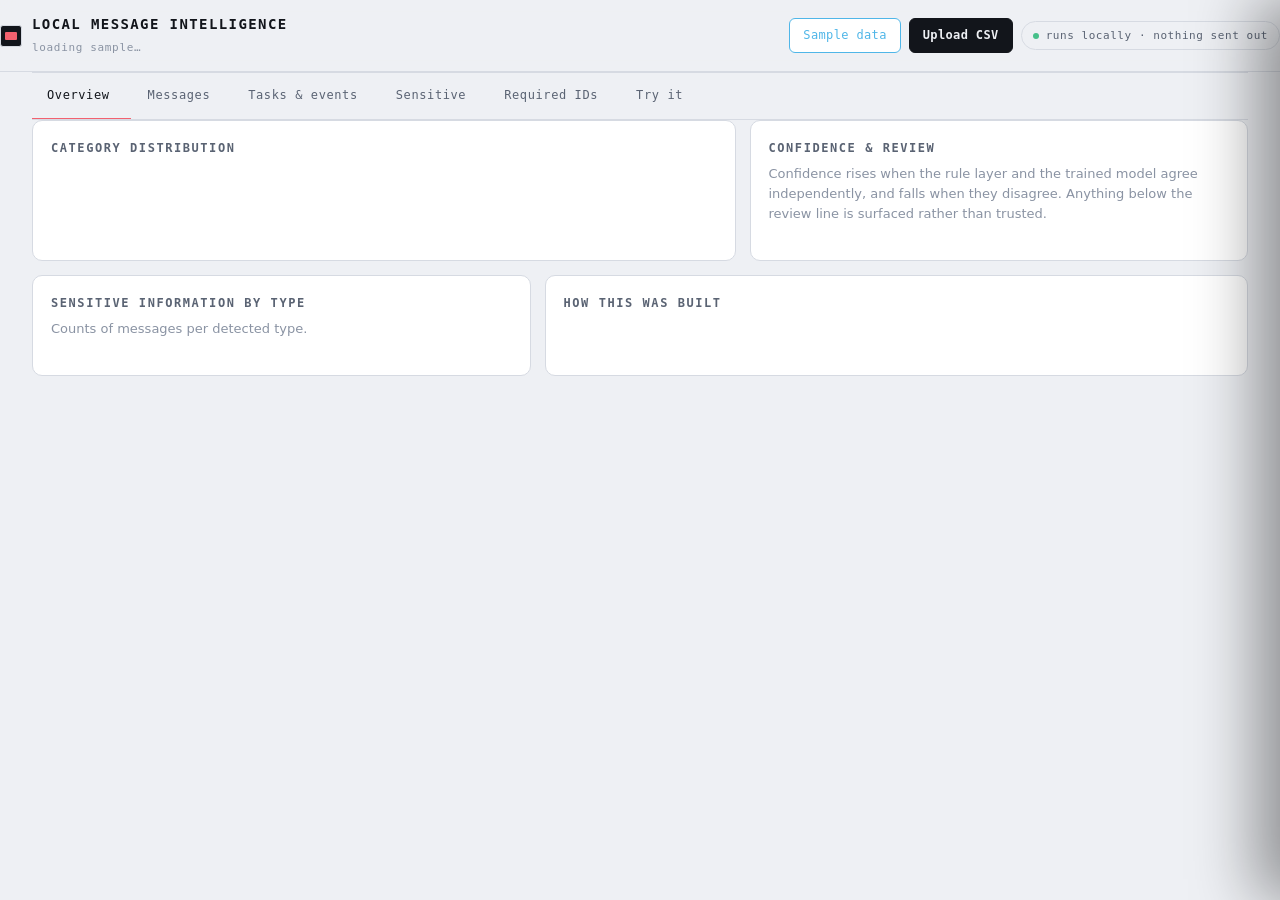
==== web/index.html @ edb9ab7f "Local message intelligence: classification, extraction, sensitive masking A fully local pipeline for" ====
<!doctype html>
<html lang="en">
<head>
<meta charset="utf-8">
<meta name="viewport" content="width=device-width, initial-scale=1">
<title>Local Message Intelligence</title>
<style>
/* ==========================================================================
   Palette. The six category hues are the design system: the chrome is
   deliberately neutral so that colour only ever means "category" or "risk".
   --ink is darker than the page background, so a redaction reads as a hole
   punched through the surface rather than a highlight laid on top of it.
   ========================================================================== */
:root{
  --carbon:#0F1216; --slate:#171B22; --raise:#1D222B; --rule:#262C36;
  --paper:#E8EAEF; --graphite:#8A93A3; --dim:#5D6675; --ink:#05070A;

  --c-action:#E8A33D; --c-meeting:#9B8CFA; --c-personal:#4FB6E8;
  --c-general:#7C8798; --c-promo:#46C08A; --c-sensitive:#F2616F;

  --r-high:#F2616F; --r-medium:#E8A33D; --r-low:#7C8798;

  --mono:ui-monospace,SFMono-Regular,"SF Mono",Menlo,Consolas,"Cascadia Mono",monospace;
  --sans:system-ui,-apple-system,"Segoe UI",Roboto,sans-serif;
  --pad:clamp(16px,3vw,32px);
}
@media (prefers-color-scheme:light){
  :root{
    --carbon:#EEF0F4; --slate:#FFFFFF; --raise:#F6F7FA; --rule:#D6DAE2;
    --paper:#12151B; --graphite:#5A6373; --dim:#8A93A3; --ink:#12151B;
  }
}

*{box-sizing:border-box}
html{-webkit-text-size-adjust:100%}
body{
  margin:0; background:var(--carbon); color:var(--paper);
  font:400 14px/1.55 var(--mono); letter-spacing:-0.01em;
}
:focus-visible{outline:2px solid var(--c-personal); outline-offset:2px}
button{font:inherit; color:inherit; background:none; border:none; cursor:pointer}
input,textarea,select{font:inherit; color:inherit}
h1,h2,h3{margin:0; font-weight:600; letter-spacing:-0.02em}
p{margin:0}

.wrap{max-width:1320px; margin:0 auto; padding:0 var(--pad)}
.prose{font-family:var(--sans); letter-spacing:0}

/* ---- header -------------------------------------------------------- */
.top{
  position:sticky; top:0; z-index:20; background:color-mix(in srgb,var(--carbon) 92%,transparent);
  backdrop-filter:blur(12px); border-bottom:1px solid var(--rule);
}
.top-in{display:flex; align-items:center; gap:16px; flex-wrap:wrap; padding:14px 0}
.brand{display:flex; align-items:center; gap:10px; margin-right:auto; min-width:0}
.glyph{
  width:22px; height:22px; flex:none; border-radius:3px; background:var(--ink);
  border:1px solid var(--rule); position:relative;
}
.glyph::after{
  content:""; position:absolute; inset:6px 4px; background:var(--c-sensitive); border-radius:1px;
}
.brand h1{font-size:14px; text-transform:uppercase; letter-spacing:0.1em; white-space:nowrap}
.brand span{color:var(--dim); font-size:11px; letter-spacing:0.06em}

.srcbar{display:flex; align-items:center; gap:8px; flex-wrap:wrap}
.btn{
  border:1px solid var(--rule); background:var(--slate); border-radius:6px;
  padding:7px 13px; font-size:12px; letter-spacing:0.03em; transition:.15s border-color,.15s background;
}
.btn:hover{border-color:var(--graphite); background:var(--raise)}
.btn[aria-pressed="true"]{border-color:var(--c-personal); color:var(--c-personal)}
.btn-primary{background:var(--paper); color:var(--carbon); border-color:var(--paper); font-weight:600}
.btn-primary:hover{opacity:.88; background:var(--paper)}

.local{
  display:flex; align-items:center; gap:7px; font-size:11px; color:var(--graphite);
  letter-spacing:0.05em; border:1px solid var(--rule); border-radius:999px; padding:5px 11px;
}
.dot{width:6px; height:6px; border-radius:50%; background:var(--c-promo); flex:none}

/* ---- stat rail ------------------------------------------------------ */
.rail{
  display:grid; grid-template-columns:repeat(auto-fit,minmax(132px,1fr));
  border-bottom:1px solid var(--rule);
}
.stat{padding:20px 0 22px; border-right:1px solid var(--rule)}
.stat:last-child{border-right:none}
.stat .n{font-size:30px; font-weight:600; letter-spacing:-0.04em; line-height:1; font-variant-numeric:tabular-nums}
.stat .k{margin-top:7px; font-size:10px; letter-spacing:0.13em; text-transform:uppercase; color:var(--dim)}
.stat--alert .n{color:var(--c-sensitive)}
.stat--warn .n{color:var(--c-action)}

/* ---- tabs ----------------------------------------------------------- */
.tabs{display:flex; gap:2px; overflow-x:auto; border-bottom:1px solid var(--rule); scrollbar-width:none}
.tabs::-webkit-scrollbar{display:none}
.tab{
  padding:13px 15px; font-size:12px; letter-spacing:0.05em; color:var(--graphite);
  white-space:nowrap; border-bottom:2px solid transparent; margin-bottom:-1px; transition:.15s color;
}
.tab:hover{color:var(--paper)}
.tab[aria-selected="true"]{color:var(--paper); border-bottom-color:var(--c-sensitive)}
.tab .c{color:var(--dim); margin-left:6px; font-size:11px}

main{padding:26px 0 80px}
.panel[hidden]{display:none}
.head{margin-bottom:18px}
.head h2{font-size:12px; text-transform:uppercase; letter-spacing:0.13em; color:var(--graphite)}
.head p{margin-top:6px; color:var(--dim); font-size:13px; max-width:70ch}

/* ---- cards / grid --------------------------------------------------- */
.card{background:var(--slate); border:1px solid var(--rule); border-radius:10px; padding:18px}
.grid{display:grid; gap:14px}
.grid-2{grid-template-columns:repeat(auto-fit,minmax(320px,1fr))}
/* Overview uses an explicit 12-column split so the wide charts and the
   narrow ones pair off instead of leaving a ragged third column. */
.grid-ov{grid-template-columns:repeat(12,1fr)}
.grid-ov > .card{grid-column:span 12}
@media (min-width:900px){
  .grid-ov > .card:nth-child(1){grid-column:span 7}
  .grid-ov > .card:nth-child(2){grid-column:span 5}
  .grid-ov > .card:nth-child(3){grid-column:span 5}
  .grid-ov > .card:nth-child(4){grid-column:span 7}
}

/* ---- the distribution bars ------------------------------------------ */
.dist{display:grid; gap:11px}
.row{display:grid; grid-template-columns:1fr; gap:6px}
.row-top{display:flex; align-items:baseline; gap:10px; font-size:12px}
.row-top .lbl{color:var(--paper)}
.row-top .val{margin-left:auto; color:var(--graphite); font-variant-numeric:tabular-nums}
.track{height:7px; border-radius:2px; background:var(--raise); overflow:hidden}
.fill{
  height:100%; border-radius:2px; transform-origin:left; transform:scaleX(var(--p,0));
  animation:wipe .7s cubic-bezier(.2,.7,.3,1) both; animation-delay:var(--d,0s);
}
@keyframes wipe{from{transform:scaleX(0)}}

.swatch{width:9px; height:9px; border-radius:2px; flex:none}
.cat-action_required{background:var(--c-action)} .cat-meeting_or_event{background:var(--c-meeting)}
.cat-personal_information{background:var(--c-personal)} .cat-general_information{background:var(--c-general)}
.cat-promotional{background:var(--c-promo)} .cat-sensitive_information{background:var(--c-sensitive)}

/* ---- chips / badges -------------------------------------------------- */
.chip{
  display:inline-flex; align-items:center; gap:6px; font-size:11px; letter-spacing:0.02em;
  border:1px solid var(--rule); border-radius:999px; padding:3px 9px; white-space:nowrap;
}
.badge{
  display:inline-block; font-size:10px; letter-spacing:0.08em; text-transform:uppercase;
  padding:2px 7px; border-radius:3px; border:1px solid currentColor; white-space:nowrap;
}
.risk-high{color:var(--r-high)} .risk-medium{color:var(--r-medium)} .risk-low{color:var(--r-low)}
.flag{color:var(--c-action)}

/* ---- SIGNATURE: the redaction bar ------------------------------------
   Rendered darker than the page and with no text node underneath, so there
   is nothing for a selection, a screenshot or a devtools inspection to
   recover. The tooltip names the type; it never reveals the value.        */
.redact{
  display:inline-block; min-width:62px; height:1.05em; vertical-align:-0.18em;
  background:var(--ink); border-radius:2px; position:relative; cursor:help;
  box-shadow:inset 0 1px 2px rgba(0,0,0,.6), 0 0 0 1px var(--rule);
}
@media (prefers-color-scheme:light){ .redact{box-shadow:inset 0 1px 2px rgba(0,0,0,.35)} }
.redact::after{
  content:attr(data-t); position:absolute; left:50%; bottom:calc(100% + 7px); transform:translateX(-50%);
  background:var(--raise); color:var(--paper); border:1px solid var(--rule); border-radius:5px;
  padding:4px 8px; font-size:10px; letter-spacing:0.06em; text-transform:uppercase;
  white-space:nowrap; opacity:0; pointer-events:none; transition:.15s opacity;
}
.redact:hover::after,.redact:focus-visible::after{opacity:1}

/* ---- tables ---------------------------------------------------------- */
.scroll{overflow-x:auto; border:1px solid var(--rule); border-radius:10px; background:var(--slate)}
table{border-collapse:collapse; width:100%; min-width:760px}
th{
  text-align:left; font-size:10px; letter-spacing:0.11em; text-transform:uppercase; color:var(--dim);
  font-weight:500; padding:11px 14px; border-bottom:1px solid var(--rule); white-space:nowrap;
  position:sticky; top:0; background:var(--slate); z-index:1;
}
td{padding:11px 14px; border-bottom:1px solid var(--rule); vertical-align:top; font-size:12.5px}
tbody tr:last-child td{border-bottom:none}
tbody tr{transition:.12s background}
tbody tr:hover{background:var(--raise)}
tr.clickable{cursor:pointer}
.id{color:var(--graphite); white-space:nowrap; font-size:11.5px}
.num{font-variant-numeric:tabular-nums; text-align:right; white-space:nowrap}
.txt{min-width:280px; max-width:520px}

/* ---- filters --------------------------------------------------------- */
.filters{display:flex; gap:8px; flex-wrap:wrap; align-items:center; margin-bottom:14px}
.field{
  background:var(--slate); border:1px solid var(--rule); border-radius:6px;
  padding:7px 11px; font-size:12.5px; min-width:0;
}
.field:focus{outline:none; border-color:var(--c-personal)}
input.field{width:min(300px,100%)}
.count{margin-left:auto; color:var(--dim); font-size:11.5px; letter-spacing:0.04em}

/* ---- detail drawer ---------------------------------------------------- */
.drawer{
  position:fixed; inset:0 0 0 auto; width:min(560px,100%); background:var(--slate);
  border-left:1px solid var(--rule); z-index:40; overflow-y:auto; padding:20px var(--pad) 40px;
  transform:translateX(100%); transition:transform .25s cubic-bezier(.2,.7,.3,1);
  box-shadow:-24px 0 60px rgba(0,0,0,.4);
}
.drawer.open{transform:none}
.drawer-top{display:flex; align-items:center; gap:12px; margin-bottom:18px}
.drawer-top h3{font-size:13px; letter-spacing:0.06em; margin-right:auto}
.scrim{position:fixed; inset:0; background:rgba(5,7,10,.55); z-index:39; opacity:0; pointer-events:none; transition:.25s opacity}
.scrim.open{opacity:1; pointer-events:auto}
.kv{display:grid; grid-template-columns:112px 1fr; gap:7px 14px; font-size:12.5px; margin:14px 0}
.kv dt{color:var(--dim); font-size:11px; letter-spacing:0.06em; text-transform:uppercase}
.kv dd{margin:0; word-break:break-word}
.sect{margin-top:20px; padding-top:16px; border-top:1px solid var(--rule)}
.sect h4{font-size:10px; letter-spacing:0.12em; text-transform:uppercase; color:var(--dim); margin:0 0 9px}

.feat{display:flex; align-items:center; gap:9px; font-size:11.5px; padding:3px 0}
.feat .bar{height:4px; border-radius:2px; background:var(--c-personal); flex:none}
.feat .g{color:var(--graphite); margin-left:auto; font-variant-numeric:tabular-nums}

.quote{
  font-family:var(--sans); letter-spacing:0; font-size:13px; line-height:1.6; color:var(--paper);
  background:var(--raise); border-left:2px solid var(--c-personal); border-radius:0 6px 6px 0; padding:11px 14px;
}

/* ---- try it ---------------------------------------------------------- */
textarea.field{width:100%; min-height:110px; resize:vertical; line-height:1.55}
.examples{display:flex; gap:7px; flex-wrap:wrap; margin-top:10px}
.ex{border:1px dashed var(--rule); border-radius:5px; padding:5px 10px; font-size:11.5px; color:var(--graphite)}
.ex:hover{border-color:var(--c-personal); color:var(--paper); border-style:solid}

.note{font-size:11.5px; color:var(--dim); line-height:1.6}
.empty{padding:44px 20px; text-align:center; color:var(--dim); font-size:13px}
.err{border-color:var(--c-sensitive); color:var(--c-sensitive)}

.bars-legend{display:flex; gap:14px; flex-wrap:wrap; margin-top:14px; font-size:11px; color:var(--graphite)}
.bars-legend span{display:flex; align-items:center; gap:6px}

@media (prefers-reduced-motion:reduce){
  *{animation-duration:.001s !important; transition-duration:.001s !important}
}
@media (max-width:640px){
  .kv{grid-template-columns:1fr; gap:2px 0}
  .kv dd{margin-bottom:8px}
}
</style>
</head>
<body>

<header class="top">
  <div class="wrap top-in">
    <div class="brand">
      <div class="glyph" aria-hidden="true"></div>
      <div>
        <h1>Local Message Intelligence</h1>
        <span id="srcLabel">loading…</span>
      </div>
    </div>
    <div class="srcbar">
      <button class="btn" id="btnSample" aria-pressed="true">Sample data</button>
      <button class="btn btn-primary" id="btnUpload">Upload CSV</button>
      <input type="file" id="file" accept=".csv,text/csv" hidden>
      <span class="local"><span class="dot"></span>runs locally · nothing sent out</span>
    </div>
  </div>
</header>

<div class="wrap">
  <div class="rail" id="rail"></div>
  <nav class="tabs" role="tablist" id="tabs"></nav>
</div>

<main class="wrap">
  <!-- OVERVIEW -->
  <section class="panel" id="p-overview" role="tabpanel">
    <div class="grid grid-ov">
      <div class="card">
        <div class="head"><h2>Category distribution</h2></div>
        <div class="dist" id="dist"></div>
        <div class="bars-legend" id="distLegend"></div>
      </div>
      <div class="card">
        <div class="head"><h2>Confidence &amp; review</h2>
          <p class="prose">Confidence rises when the rule layer and the trained model agree independently, and falls when they disagree. Anything below the review line is surfaced rather than trusted.</p>
        </div>
        <div class="dist" id="confDist"></div>
      </div>
      <div class="card">
        <div class="head"><h2>Sensitive information by type</h2>
          <p class="prose">Counts of messages per detected type.</p>
        </div>
        <div class="dist" id="sensDist"></div>
      </div>
      <div class="card">
        <div class="head"><h2>How this was built</h2></div>
        <div id="modelCard" class="note"></div>
      </div>
    </div>
  </section>

  <!-- MESSAGES -->
  <section class="panel" id="p-messages" role="tabpanel" hidden>
    <div class="head">
      <h2>Classified messages</h2>
      <p class="prose">Every row carries a category, a calibrated confidence and the reason it was decided. Select a row to see the full evidence trail.</p>
    </div>
    <div class="filters">
      <input class="field" id="q" type="search" placeholder="Search text, sender or ID…">
      <select class="field" id="fCat"></select>
      <button class="btn" id="fReview" aria-pressed="false">Needs review only</button>
      <span class="count" id="msgCount"></span>
    </div>
    <div class="scroll"><table>
      <thead><tr>
        <th>ID</th><th>Time</th><th>Sender</th><th>Message (masked)</th>
        <th>Category</th><th class="num">Conf.</th><th></th>
      </tr></thead>
      <tbody id="msgBody"></tbody>
    </table></div>
  </section>

  <!-- ITEMS -->
  <section class="panel" id="p-items" role="tabpanel" hidden>
    <div class="head">
      <h2>Extracted tasks &amp; events</h2>
      <p class="prose">Fields are filled only when the message actually states them. A relative phrase like “tomorrow” leaves the date null and is kept verbatim instead — the system reports what it read, not what it assumed.</p>
    </div>
    <div class="filters">
      <input class="field" id="qItem" type="search" placeholder="Search title or source ID…">
      <select class="field" id="fType">
        <option value="">All types</option><option value="task">Tasks</option><option value="event">Events</option>
      </select>
      <button class="btn" id="fUnres" aria-pressed="false">Unresolved fields only</button>
      <span class="count" id="itemCount"></span>
    </div>
    <div class="scroll"><table>
      <thead><tr>
        <th>Item</th><th>Type</th><th>Title</th><th>Date</th><th>Time</th>
        <th>Person</th><th>Priority</th><th>Source</th>
      </tr></thead>
      <tbody id="itemBody"></tbody>
    </table></div>
  </section>

  <!-- SENSITIVE -->
  <section class="panel" id="p-sensitive" role="tabpanel" hidden>
    <div class="head">
      <h2>Sensitive information</h2>
      <p class="prose">Values are masked before any other stage runs, so nothing downstream — this table included — ever holds the original. Hover a redaction bar to see what type it was; the value itself is not present in the page.</p>
    </div>
    <div class="filters">
      <select class="field" id="fRisk">
        <option value="">All risk levels</option><option value="high">High</option>
        <option value="medium">Medium</option><option value="low">Low</option>
      </select>
      <span class="count" id="sensCount"></span>
    </div>
    <div class="scroll"><table>
      <thead><tr>
        <th>ID</th><th>Type</th><th>Risk</th><th>Masked message</th>
        <th>Recommended action</th><th>Why</th>
      </tr></thead>
      <tbody id="sensBody"></tbody>
    </table></div>
  </section>

  <!-- MANDATORY -->
  <section class="panel" id="p-required" role="tabpanel" hidden>
    <div class="head">
      <h2>Required message IDs</h2>
      <p class="prose">Paste the IDs to inspect. Each is shown end to end: classification, reason, evidence, anything extracted, and any sensitive finding.</p>
    </div>
    <div class="filters">
      <input class="field" id="idInput" style="width:min(560px,100%)" placeholder="MSG_0001, MSG_0002, …">
      <button class="btn btn-primary" id="btnIds">Show these</button>
      <span class="count" id="idCount"></span>
    </div>
    <div class="grid" id="idOut"></div>
  </section>

  <!-- TRY IT -->
  <section class="panel" id="p-try" role="tabpanel" hidden>
    <div class="head">
      <h2>Classify a single message</h2>
      <p class="prose">Type anything. It is masked, classified and parsed by the same code the batch run uses — and it never leaves this server.</p>
    </div>
    <div class="grid grid-2">
      <div class="card">
        <textarea class="field" id="liveText" placeholder="e.g. Can you review the onboarding deck before 2026-11-04?"></textarea>
        <div class="filters" style="margin:12px 0 0">
          <input class="field" id="liveSender" placeholder="Sender (optional)" style="width:180px">
          <button class="btn btn-primary" id="btnLive">Classify</button>
        </div>
        <div class="examples" id="examples"></div>
      </div>
      <div class="card" id="liveOut"><div class="empty">Results appear here.</div></div>
    </div>
  </section>
</main>

<div class="scrim" id="scrim"></div>
<aside class="drawer" id="drawer" aria-hidden="true"></aside>

<script>
"use strict";
const $ = s => document.querySelector(s);
const CATS = ["action_required","meeting_or_event","personal_information","general_information","promotional","sensitive_information"];
const TABS = [
  ["overview","Overview"],["messages","Messages"],["items","Tasks & events"],
  ["sensitive","Sensitive"],["required","Required IDs"],["try","Try it"]
];
const pretty = s => (s||"").replace(/_/g," ").replace(/^./,c=>c.toUpperCase());
const esc = s => String(s??"").replace(/[&<>"']/g,c=>({"&":"&amp;","<":"&lt;",">":"&gt;",'"':"&quot;","'":"&#39;"}[c]));

/* Replace every mask token with a real redaction bar. Because the text node is
   removed rather than merely styled, there is nothing under the bar to select,
   copy, screenshot or read out of the DOM. */
function redact(text, type){
  const label = pretty(type || "redacted");
  return esc(text).replace(/\*{4,}/g,
    `<span class="redact" tabindex="0" role="img" aria-label="Redacted ${esc(label)}" data-t="${esc(label)}"></span>`);
}
const catChip = c => `<span class="chip"><span class="swatch cat-${c}"></span>${pretty(c)}</span>`;
const riskBadge = r => r ? `<span class="badge risk-${r}">${r}</span>` : "";

let DATA = null, ACTIVE = "overview";
const state = {q:"", cat:"", review:false, qItem:"", type:"", unres:false, risk:""};

/* ---- tabs ------------------------------------------------------------- */
function buildTabs(){
  $("#tabs").innerHTML = TABS.map(([id,label],i)=>
    `<button class="tab" role="tab" data-tab="${id}" aria-selected="${i===0}" id="t-${id}">
       ${label}<span class="c" id="tc-${id}"></span></button>`).join("");
  $("#tabs").addEventListener("click", e=>{
    const b = e.target.closest(".tab"); if(b) show(b.dataset.tab);
  });
}
function show(id){
  ACTIVE = id;
  TABS.forEach(([t])=>{
    $("#t-"+t).setAttribute("aria-selected", String(t===id));
    $("#p-"+t).hidden = t!==id;
  });
}

/* ---- header + rail ---------------------------------------------------- */
function renderRail(){
  const s = DATA.summary;
  const stats = [
    ["Messages", s.total_messages, ""],
    ["Tasks", s.tasks_extracted, ""],
    ["Events", s.events_extracted, ""],
    ["Sensitive", s.sensitive_messages, "stat--alert"],
    ["Flagged for review", s.flagged_for_review, "stat--warn"],
    ["Mean confidence", s.mean_confidence.toFixed(3), ""]
  ];
  $("#rail").innerHTML = stats.map(([k,v,cls])=>
    `<div class="stat ${cls}"><div class="n">${v}</div><div class="k">${k}</div></div>`).join("");
  $("#tc-messages").textContent = s.total_messages;
  $("#tc-items").textContent = s.tasks_extracted + s.events_extracted;
  $("#tc-sensitive").textContent = s.sensitive_messages;
}

/* ---- overview --------------------------------------------------------- */
/* Each category owns a hue; anything that is not a category (sensitivity
   types, confidence bands) borrows the sensitive hue so colour never implies
   a category that is not there. */
const HUE = {
  action_required:"var(--c-action)", meeting_or_event:"var(--c-meeting)",
  personal_information:"var(--c-personal)", general_information:"var(--c-general)",
  promotional:"var(--c-promo)", sensitive_information:"var(--c-sensitive)"
};
/* `scale` sets the bar length; `share` sets the percentage shown. They differ
   for the sensitive-type chart, where bars are scaled to the largest type but
   a percentage of that maximum would be a meaningless number -- so it shows
   counts alone rather than an impressive-looking but wrong figure. */
function bars(rows, scale, useCategoryHue, share){
  return rows.map(([label,n],i)=>{
    const p = scale ? n/scale : 0;
    const hue = (useCategoryHue && HUE[label]) || "var(--c-sensitive)";
    const pct = share ? ` · ${(n/share*100).toFixed(1)}%` : "";
    return `<div class="row">
      <div class="row-top">
        <span class="swatch" style="background:${hue}"></span>
        <span class="lbl">${pretty(label)}</span>
        <span class="val">${n}${pct}</span>
      </div>
      <div class="track">
        <div class="fill" style="--p:${p};--d:${i*0.05}s;background:${hue}"></div>
      </div>
    </div>`;
  }).join("");
}
function renderOverview(){
  const s = DATA.summary, total = s.total_messages;
  $("#dist").innerHTML = bars(CATS.map(c=>[c, s.categories[c]||0]), total, true, total);
  $("#distLegend").innerHTML =
    `<span>${total} messages, ${s.date_range.from||"?"} → ${s.date_range.to||"?"}</span>`;

  const st = Object.entries(s.sensitive_by_type).sort((a,b)=>b[1]-a[1]);
  $("#sensDist").innerHTML = st.length
    ? bars(st, Math.max(...st.map(x=>x[1])), false, 0)
    : `<div class="empty">No sensitive information detected.</div>`;

  const bands = [[".90–1.00",0.90,1.01],[".75–.90",0.75,0.90],[".60–.75",0.60,0.75],
                 ["below .60 (review)",0,0.60]];
  const counts = bands.map(([l,lo,hi])=>[l, DATA.messages.filter(m=>m.confidence>=lo&&m.confidence<hi).length]);
  $("#confDist").innerHTML = bars(counts, total, false, total);

  const m = DATA.model || {};
  const meta = (m.metadata)||{};
  $("#modelCard").innerHTML = `
    <p class="prose">Three layers vote. A <strong>deterministic detector</strong> finds credentials and identifiers and masks them — that is a safety decision, so it is a rule, never a probability. High-precision <strong>rule frames</strong> read grammatical shapes like “X is scheduled for Y”. A <strong>TF-IDF + logistic-regression model</strong>, trained on masked text only, generalises to wording the rules have never seen.</p>
    <dl class="kv" style="margin-top:14px">
      <dt>Accuracy</dt><dd>${meta.grouped_cv_accuracy!=null?(meta.grouped_cv_accuracy*100).toFixed(1)+"% on held-out templates":"—"}</dd>
      <dt>Random split</dt><dd>${meta.random_cv_accuracy!=null?(meta.random_cv_accuracy*100).toFixed(1)+"% — inflated by near-duplicates, shown for contrast":"—"}</dd>
      <dt>Features</dt><dd>${m.vocabulary_size??"—"} n-grams (1–${m.ngram_max??2})</dd>
      <dt>Trained on</dt><dd>${esc(meta.trained_on||"—")}</dd>
      <dt>Serving</dt><dd>pure-Python inference — no scikit-learn at request time</dd>
    </dl>`;
}

/* ---- messages --------------------------------------------------------- */
function renderMessages(){
  const q = state.q.toLowerCase();
  const rows = DATA.messages.filter(m=>
    (!state.cat || m.category===state.cat) &&
    (!state.review || m.needs_review) &&
    (!q || (m.masked_text+m.sender+m.message_id).toLowerCase().includes(q))
  );
  $("#msgCount").textContent = `${rows.length} of ${DATA.messages.length}`;
  $("#msgBody").innerHTML = rows.length ? rows.map(m=>`
    <tr class="clickable" data-id="${esc(m.message_id)}">
      <td class="id">${esc(m.message_id)}</td>
      <td class="id">${esc((m.timestamp||"").slice(5,16))}</td>
      <td>${esc(m.sender)}</td>
      <td class="txt">${redact(m.masked_text, m.sensitivity_type)}</td>
      <td>${catChip(m.category)}</td>
      <td class="num">${m.confidence.toFixed(2)}</td>
      <td>${m.needs_review?'<span class="badge flag">review</span>':""}</td>
    </tr>`).join("") : `<tr><td colspan="7"><div class="empty">Nothing matches those filters.</div></td></tr>`;
}

/* ---- items ------------------------------------------------------------ */
function renderItems(){
  const q = state.qItem.toLowerCase();
  const rows = DATA.items.filter(i=>
    (!state.type || i.type===state.type) &&
    (!state.unres || i.unresolved_fields.length) &&
    (!q || (i.title+i.source_message_id).toLowerCase().includes(q))
  );
  $("#itemCount").textContent = `${rows.length} of ${DATA.items.length}`;
  const nul = v => v==null
    ? `<span style="color:var(--dim)">null</span>` : esc(v);
  $("#itemBody").innerHTML = rows.length ? rows.map(i=>`
    <tr>
      <td class="id">${esc(i.item_id)}</td>
      <td>${i.type==="task"?"task":"event"}</td>
      <td class="txt">${redact(i.title)}
        ${i.location?`<div class="id" style="margin-top:3px">@ ${esc(i.location)}</div>`:""}</td>
      <td>${nul(i.date)}${i.date_raw?`<div class="id" style="margin-top:3px" title="stated but not resolvable">“${esc(i.date_raw)}”</div>`:""}</td>
      <td>${nul(i.time)}</td>
      <td>${nul(i.person)}</td>
      <td><span class="badge risk-${i.priority==="high"?"high":i.priority==="medium"?"medium":"low"}">${i.priority}</span></td>
      <td class="id">${esc(i.source_message_id)}</td>
    </tr>`).join("") : `<tr><td colspan="8"><div class="empty">Nothing matches those filters.</div></td></tr>`;
}

/* ---- sensitive -------------------------------------------------------- */
function renderSensitive(){
  const rows = DATA.sensitive.filter(s=>!state.risk || s.risk===state.risk);
  $("#sensCount").textContent = `${rows.length} of ${DATA.sensitive.length}`;
  $("#sensBody").innerHTML = rows.length ? rows.map(s=>`
    <tr>
      <td class="id">${esc(s.message_id)}</td>
      <td>${pretty(s.sensitivity_type)}</td>
      <td>${riskBadge(s.risk)}</td>
      <td class="txt">${redact(s.masked_text, s.sensitivity_type)}</td>
      <td><code style="font-size:11.5px">${esc(s.recommended_action)}</code></td>
      <td class="txt prose" style="color:var(--graphite);font-size:12px">${esc(s.reason)}</td>
    </tr>`).join("") : `<tr><td colspan="6"><div class="empty">No findings at that risk level.</div></td></tr>`;
}

/* ---- required IDs ------------------------------------------------------ */
function renderIds(){
  const ids = ($("#idInput").value.match(/[A-Za-z0-9_]+/g)||[]);
  const byId = Object.fromEntries(DATA.messages.map(m=>[m.message_id,m]));
  const items = Object.fromEntries(DATA.items.map(i=>[i.source_message_id,i]));
  const sens = Object.fromEntries(DATA.sensitive.map(s=>[s.message_id,s]));
  $("#idCount").textContent = `${ids.length} requested`;
  $("#idOut").innerHTML = ids.length ? ids.map((id,n)=>{
    const m = byId[id];
    if(!m) return `<div class="card"><strong>${esc(id)}</strong>
      <p class="note" style="margin-top:6px">Not present in the loaded file.</p></div>`;
    const it = items[id], sv = sens[id];
    return `<div class="card">
      <div class="drawer-top">
        <span class="id">${String(n+1).padStart(2,"0")} · ${esc(id)}</span>
        ${catChip(m.category)}
        <span class="count">${m.confidence.toFixed(2)}${m.needs_review?" · review":""}</span>
      </div>
      <div class="quote">${redact(m.masked_text, m.sensitivity_type)}</div>
      <dl class="kv">
        <dt>Sender</dt><dd>${esc(m.sender)} · ${esc(m.timestamp)}</dd>
        <dt>Reason</dt><dd class="prose">${esc(m.reason)}</dd>
        ${m.secondary_category?`<dt>Also</dt><dd>${pretty(m.secondary_category)}</dd>`:""}
      </dl>
      ${sv?`<div class="sect"><h4>Sensitive finding</h4>
        <dl class="kv" style="margin:0">
          <dt>Type</dt><dd>${pretty(sv.sensitivity_type)}</dd>
          <dt>Risk</dt><dd>${riskBadge(sv.risk)}</dd>
          <dt>Action</dt><dd><code>${esc(sv.recommended_action)}</code></dd>
        </dl></div>`:""}
      ${it?`<div class="sect"><h4>Extracted ${esc(it.type)}</h4>
        <dl class="kv" style="margin:0">
          <dt>${it.type==="task"?"Title":"Event"}</dt><dd>${redact(it.title)}</dd>
          <dt>${it.type==="task"?"Deadline":"Date"}</dt>
            <dd>${it.date ?? `<span style="color:var(--dim)">null</span>`}${
              it.date_raw?` · stated as “${esc(it.date_raw)}” (${esc(it.date_status)})`:""}</dd>
          <dt>Time</dt><dd>${it.time ?? `<span style="color:var(--dim)">null</span>`}</dd>
          <dt>Person</dt><dd>${it.person ?? `<span style="color:var(--dim)">null</span>`}</dd>
          <dt>Priority</dt><dd>${esc(it.priority)} — ${esc(it.priority_reason)}</dd>
          ${it.unresolved_fields.length?`<dt>Unresolved</dt><dd style="color:var(--c-action)">${it.unresolved_fields.join(", ")}</dd>`:""}
        </dl></div>`:""}
    </div>`;
  }).join("") : `<div class="empty">Enter one or more message IDs above.</div>`;
}

/* ---- drawer ------------------------------------------------------------ */
function openDrawer(id){
  const m = DATA.messages.find(x=>x.message_id===id); if(!m) return;
  const it = DATA.items.find(i=>i.source_message_id===id);
  const sv = DATA.sensitive.find(s=>s.message_id===id);
  const ev = m.evidence||{};
  const feats = ev.model_top_features||[];
  const max = Math.max(0.001, ...feats.map(f=>Math.abs(f.contribution)));
  $("#drawer").innerHTML = `
    <div class="drawer-top">
      <h3>${esc(id)}</h3>${catChip(m.category)}
      <button class="btn" id="closeDrawer" aria-label="Close">Close</button>
    </div>
    <div class="quote">${redact(m.masked_text, m.sensitivity_type)}</div>
    <dl class="kv">
      <dt>Sender</dt><dd>${esc(m.sender)}</dd>
      <dt>Time</dt><dd>${esc(m.timestamp)}</dd>
      <dt>Confidence</dt><dd>${m.confidence.toFixed(3)} ${m.needs_review?'<span class="badge flag">review</span>':""}</dd>
      <dt>Decided by</dt><dd>${pretty(ev.agreement)}</dd>
    </dl>
    <div class="sect"><h4>Why</h4><p class="prose" style="font-size:13px">${esc(m.reason)}</p></div>
    <div class="sect"><h4>Rule layer</h4>
      <dl class="kv" style="margin:0">
        <dt>Verdict</dt><dd>${ev.rule_category?pretty(ev.rule_category)+" ("+ev.rule_confidence.toFixed(2)+")":"abstained"}</dd>
        ${(ev.rule_signals||[]).length?`<dt>Frames</dt><dd>${ev.rule_signals.map(s=>`<code style="font-size:11.5px">${esc(s)}</code>`).join("<br>")}</dd>`:""}
      </dl></div>
    <div class="sect"><h4>Trained model</h4>
      <dl class="kv" style="margin:0 0 10px">
        <dt>Verdict</dt><dd>${ev.model_category?pretty(ev.model_category)+" (p="+ev.model_confidence.toFixed(2)+")":"—"}</dd>
        <dt>Margin</dt><dd>${(ev.model_margin??0).toFixed(3)} over the runner-up</dd>
      </dl>
      ${feats.map(f=>`<div class="feat">
        <span class="bar" style="width:${Math.max(3,Math.abs(f.contribution)/max*54)}px"></span>
        <code>${esc(f.feature)}</code><span class="g">${f.contribution.toFixed(3)}</span></div>`).join("")}
    </div>
    ${sv?`<div class="sect"><h4>Sensitive finding</h4>
      <dl class="kv" style="margin:0">
        <dt>Type</dt><dd>${pretty(sv.sensitivity_type)}</dd>
        <dt>Risk</dt><dd>${riskBadge(sv.risk)}</dd>
        <dt>Action</dt><dd><code>${esc(sv.recommended_action)}</code></dd>
        <dt>Why</dt><dd class="prose">${esc(sv.reason)}</dd>
      </dl></div>`:""}
    ${it?`<div class="sect"><h4>Extracted ${esc(it.type)}</h4>
      <dl class="kv" style="margin:0">
        <dt>Title</dt><dd>${redact(it.title)}</dd>
        <dt>Date</dt><dd>${it.date ?? `<span style="color:var(--dim)">null</span>`}${it.date_raw?` · “${esc(it.date_raw)}” (${esc(it.date_status)})`:""}</dd>
        <dt>Time</dt><dd>${it.time ?? `<span style="color:var(--dim)">null</span>`}</dd>
        <dt>Person</dt><dd>${it.person ?? `<span style="color:var(--dim)">null</span>`}</dd>
        <dt>Location</dt><dd>${it.location ?? `<span style="color:var(--dim)">null</span>`}</dd>
        <dt>Priority</dt><dd>${esc(it.priority)} — ${esc(it.priority_reason)}</dd>
        <dt>Frame</dt><dd><code>${esc(it.extraction_frame)}</code></dd>
      </dl></div>`:""}`;
  $("#drawer").classList.add("open"); $("#drawer").setAttribute("aria-hidden","false");
  $("#scrim").classList.add("open");
  $("#closeDrawer").addEventListener("click", closeDrawer);
}
function closeDrawer(){
  $("#drawer").classList.remove("open"); $("#drawer").setAttribute("aria-hidden","true");
  $("#scrim").classList.remove("open");
}

/* ---- live classify ----------------------------------------------------- */
const EXAMPLES = [
  "Can you review the onboarding deck before 2026-11-04?",
  "The design sync is scheduled for 2026-11-09 at 15:30 in Room 2.",
  "Your OTP is 442199. It expires in 4 minutes.",
  "Just so you know, I prefer written updates.",
  "Half price on annual plans this week. Use code PLAN50.",
  "The report may be needed tomorrow."
];
async function classifyLive(){
  const message = $("#liveText").value.trim();
  if(!message){ $("#liveOut").innerHTML = `<div class="empty">Type a message first.</div>`; return; }
  $("#liveOut").innerHTML = `<div class="empty">Classifying…</div>`;
  try{
    const r = await fetch("/v1/classify",{method:"POST",headers:{"Content-Type":"application/json"},
      body:JSON.stringify({message, sender:$("#liveSender").value})});
    if(!r.ok) throw new Error(await r.text());
    const d = await r.json();
    const c = d.classification, ev = c.evidence, it = d.extracted_item, sn = d.sensitive;
    $("#liveOut").innerHTML = `
      <div class="drawer-top">${catChip(c.category)}
        <span class="count">${c.confidence.toFixed(3)}${c.needs_review?" · review":""}</span></div>
      <div class="quote">${redact(d.masked_text, sn.types[0])}</div>
      <div class="sect" style="margin-top:16px"><h4>Why</h4>
        <p class="prose" style="font-size:13px">${esc(c.reason)}</p></div>
      ${sn.detected?`<div class="sect"><h4>Sensitive</h4><dl class="kv" style="margin:0">
        <dt>Types</dt><dd>${sn.types.map(pretty).join(", ")}</dd>
        <dt>Risk</dt><dd>${riskBadge(sn.risk)}</dd>
        <dt>Action</dt><dd><code>${esc(sn.recommended_action)}</code></dd></dl></div>`:""}
      ${it?`<div class="sect"><h4>Extracted ${esc(it.type)}</h4><dl class="kv" style="margin:0">
        <dt>Title</dt><dd>${redact(it.title)}</dd>
        <dt>Date</dt><dd>${it.date ?? `<span style="color:var(--dim)">null</span>`}${it.date_raw?` · “${esc(it.date_raw)}”`:""}</dd>
        <dt>Time</dt><dd>${it.time ?? `<span style="color:var(--dim)">null</span>`}</dd>
        <dt>Person</dt><dd>${it.person ?? `<span style="color:var(--dim)">null</span>`}</dd>
        <dt>Priority</dt><dd>${esc(it.priority)} — ${esc(it.priority_reason)}</dd></dl></div>`:""}
      <div class="sect"><h4>Evidence</h4><dl class="kv" style="margin:0">
        <dt>Rule</dt><dd>${ev.rule_category?pretty(ev.rule_category)+" ("+ev.rule_confidence.toFixed(2)+")":"abstained"}</dd>
        <dt>Model</dt><dd>${ev.model_category?pretty(ev.model_category)+" (p="+ev.model_confidence.toFixed(2)+")":"—"}</dd>
        <dt>Decided by</dt><dd>${pretty(ev.agreement)}</dd></dl></div>`;
  }catch(err){
    $("#liveOut").innerHTML = `<div class="empty err">Could not classify: ${esc(err.message)}</div>`;
  }
}

/* ---- data loading ------------------------------------------------------ */
async function loadModel(){
  try{ DATA.model = await (await fetch("/v1/model")).json(); }catch{ DATA.model = {}; }
}
function paint(){
  renderRail(); renderOverview(); renderMessages(); renderItems(); renderSensitive(); renderIds();
  const opts = [`<option value="">All categories</option>`]
    .concat(CATS.map(c=>`<option value="${c}">${pretty(c)} (${DATA.summary.categories[c]||0})</option>`));
  $("#fCat").innerHTML = opts.join("");
}
async function loadSample(){
  setSource("loading sample…");
  const r = await fetch("/v1/analyze/sample");
  DATA = await r.json(); await loadModel(); paint();
  setSource(`${DATA.source.name} · ${DATA.source.kind}`);
  $("#btnSample").setAttribute("aria-pressed","true");
}
async function loadUpload(file){
  setSource(`reading ${file.name}…`);
  const fd = new FormData(); fd.append("file", file);
  try{
    const r = await fetch("/v1/analyze",{method:"POST",body:fd});
    if(!r.ok){ const e = await r.json().catch(()=>({detail:r.statusText}));
      throw new Error(e.detail||"upload failed"); }
    DATA = await r.json(); await loadModel(); paint();
    setSource(`${DATA.source.name} · ${DATA.summary.total_messages} messages · in memory only`);
    $("#btnSample").setAttribute("aria-pressed","false");
  }catch(err){ setSource("could not read that file: "+err.message); }
}
const setSource = t => { $("#srcLabel").textContent = t; };

/* ---- wiring ------------------------------------------------------------ */
buildTabs();
$("#btnSample").addEventListener("click", loadSample);
$("#btnUpload").addEventListener("click", ()=>$("#file").click());
$("#file").addEventListener("change", e=>{ if(e.target.files[0]) loadUpload(e.target.files[0]); });

$("#q").addEventListener("input", e=>{ state.q=e.target.value; renderMessages(); });
$("#fCat").addEventListener("change", e=>{ state.cat=e.target.value; renderMessages(); });
$("#fReview").addEventListener("click", e=>{
  state.review=!state.review; e.target.setAttribute("aria-pressed",String(state.review)); renderMessages(); });
$("#msgBody").addEventListener("click", e=>{
  const tr=e.target.closest("tr[data-id]"); if(tr) openDrawer(tr.dataset.id); });

$("#qItem").addEventListener("input", e=>{ state.qItem=e.target.value; renderItems(); });
$("#fType").addEventListener("change", e=>{ state.type=e.target.value; renderItems(); });
$("#fUnres").addEventListener("click", e=>{
  state.unres=!state.unres; e.target.setAttribute("aria-pressed",String(state.unres)); renderItems(); });
$("#fRisk").addEventListener("change", e=>{ state.risk=e.target.value; renderSensitive(); });

$("#btnIds").addEventListener("click", renderIds);
$("#idInput").addEventListener("keydown", e=>{ if(e.key==="Enter") renderIds(); });

$("#examples").innerHTML = EXAMPLES.map(x=>`<button class="ex">${esc(x)}</button>`).join("");
$("#examples").addEventListener("click", e=>{
  if(e.target.classList.contains("ex")){ $("#liveText").value=e.target.textContent; classifyLive(); } });
$("#btnLive").addEventListener("click", classifyLive);
$("#liveText").addEventListener("keydown", e=>{
  if(e.key==="Enter"&&(e.metaKey||e.ctrlKey)) classifyLive(); });

$("#scrim").addEventListener("click", closeDrawer);
document.addEventListener("keydown", e=>{ if(e.key==="Escape") closeDrawer(); });

loadSample();
</script>
</body>
</html>
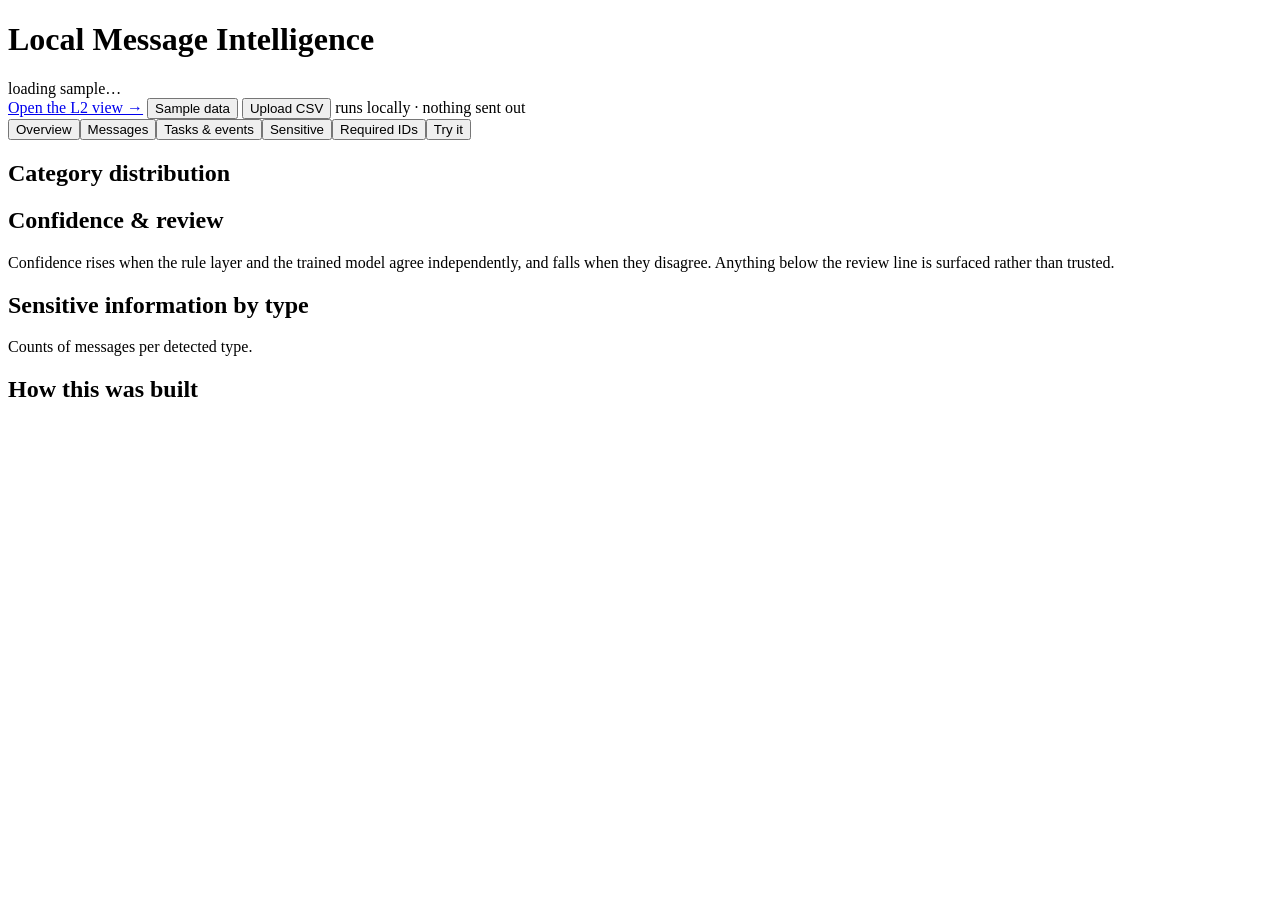
==== commit 1ce8bd48: "Add the L2 web view, the CLI, and 148 tests for the new layers The L2 view is its own page rather th" ====
--- a/web/index.html
+++ b/web/index.html
@@ -4,248 +4,7 @@
 <meta charset="utf-8">
 <meta name="viewport" content="width=device-width, initial-scale=1">
 <title>Local Message Intelligence</title>
-<style>
-/* ==========================================================================
-   Palette. The six category hues are the design system: the chrome is
-   deliberately neutral so that colour only ever means "category" or "risk".
-   --ink is darker than the page background, so a redaction reads as a hole
-   punched through the surface rather than a highlight laid on top of it.
-   ========================================================================== */
-:root{
-  --carbon:#0F1216; --slate:#171B22; --raise:#1D222B; --rule:#262C36;
-  --paper:#E8EAEF; --graphite:#8A93A3; --dim:#5D6675; --ink:#05070A;
-
-  --c-action:#E8A33D; --c-meeting:#9B8CFA; --c-personal:#4FB6E8;
-  --c-general:#7C8798; --c-promo:#46C08A; --c-sensitive:#F2616F;
-
-  --r-high:#F2616F; --r-medium:#E8A33D; --r-low:#7C8798;
-
-  --mono:ui-monospace,SFMono-Regular,"SF Mono",Menlo,Consolas,"Cascadia Mono",monospace;
-  --sans:system-ui,-apple-system,"Segoe UI",Roboto,sans-serif;
-  --pad:clamp(16px,3vw,32px);
-}
-@media (prefers-color-scheme:light){
-  :root{
-    --carbon:#EEF0F4; --slate:#FFFFFF; --raise:#F6F7FA; --rule:#D6DAE2;
-    --paper:#12151B; --graphite:#5A6373; --dim:#8A93A3; --ink:#12151B;
-  }
-}
-
-*{box-sizing:border-box}
-html{-webkit-text-size-adjust:100%}
-body{
-  margin:0; background:var(--carbon); color:var(--paper);
-  font:400 14px/1.55 var(--mono); letter-spacing:-0.01em;
-}
-:focus-visible{outline:2px solid var(--c-personal); outline-offset:2px}
-button{font:inherit; color:inherit; background:none; border:none; cursor:pointer}
-input,textarea,select{font:inherit; color:inherit}
-h1,h2,h3{margin:0; font-weight:600; letter-spacing:-0.02em}
-p{margin:0}
-
-.wrap{max-width:1320px; margin:0 auto; padding:0 var(--pad)}
-.prose{font-family:var(--sans); letter-spacing:0}
-
-/* ---- header -------------------------------------------------------- */
-.top{
-  position:sticky; top:0; z-index:20; background:color-mix(in srgb,var(--carbon) 92%,transparent);
-  backdrop-filter:blur(12px); border-bottom:1px solid var(--rule);
-}
-.top-in{display:flex; align-items:center; gap:16px; flex-wrap:wrap; padding:14px 0}
-.brand{display:flex; align-items:center; gap:10px; margin-right:auto; min-width:0}
-.glyph{
-  width:22px; height:22px; flex:none; border-radius:3px; background:var(--ink);
-  border:1px solid var(--rule); position:relative;
-}
-.glyph::after{
-  content:""; position:absolute; inset:6px 4px; background:var(--c-sensitive); border-radius:1px;
-}
-.brand h1{font-size:14px; text-transform:uppercase; letter-spacing:0.1em; white-space:nowrap}
-.brand span{color:var(--dim); font-size:11px; letter-spacing:0.06em}
-
-.srcbar{display:flex; align-items:center; gap:8px; flex-wrap:wrap}
-.btn{
-  border:1px solid var(--rule); background:var(--slate); border-radius:6px;
-  padding:7px 13px; font-size:12px; letter-spacing:0.03em; transition:.15s border-color,.15s background;
-}
-.btn:hover{border-color:var(--graphite); background:var(--raise)}
-.btn[aria-pressed="true"]{border-color:var(--c-personal); color:var(--c-personal)}
-.btn-primary{background:var(--paper); color:var(--carbon); border-color:var(--paper); font-weight:600}
-.btn-primary:hover{opacity:.88; background:var(--paper)}
-
-.local{
-  display:flex; align-items:center; gap:7px; font-size:11px; color:var(--graphite);
-  letter-spacing:0.05em; border:1px solid var(--rule); border-radius:999px; padding:5px 11px;
-}
-.dot{width:6px; height:6px; border-radius:50%; background:var(--c-promo); flex:none}
-
-/* ---- stat rail ------------------------------------------------------ */
-.rail{
-  display:grid; grid-template-columns:repeat(auto-fit,minmax(132px,1fr));
-  border-bottom:1px solid var(--rule);
-}
-.stat{padding:20px 0 22px; border-right:1px solid var(--rule)}
-.stat:last-child{border-right:none}
-.stat .n{font-size:30px; font-weight:600; letter-spacing:-0.04em; line-height:1; font-variant-numeric:tabular-nums}
-.stat .k{margin-top:7px; font-size:10px; letter-spacing:0.13em; text-transform:uppercase; color:var(--dim)}
-.stat--alert .n{color:var(--c-sensitive)}
-.stat--warn .n{color:var(--c-action)}
-
-/* ---- tabs ----------------------------------------------------------- */
-.tabs{display:flex; gap:2px; overflow-x:auto; border-bottom:1px solid var(--rule); scrollbar-width:none}
-.tabs::-webkit-scrollbar{display:none}
-.tab{
-  padding:13px 15px; font-size:12px; letter-spacing:0.05em; color:var(--graphite);
-  white-space:nowrap; border-bottom:2px solid transparent; margin-bottom:-1px; transition:.15s color;
-}
-.tab:hover{color:var(--paper)}
-.tab[aria-selected="true"]{color:var(--paper); border-bottom-color:var(--c-sensitive)}
-.tab .c{color:var(--dim); margin-left:6px; font-size:11px}
-
-main{padding:26px 0 80px}
-.panel[hidden]{display:none}
-.head{margin-bottom:18px}
-.head h2{font-size:12px; text-transform:uppercase; letter-spacing:0.13em; color:var(--graphite)}
-.head p{margin-top:6px; color:var(--dim); font-size:13px; max-width:70ch}
-
-/* ---- cards / grid --------------------------------------------------- */
-.card{background:var(--slate); border:1px solid var(--rule); border-radius:10px; padding:18px}
-.grid{display:grid; gap:14px}
-.grid-2{grid-template-columns:repeat(auto-fit,minmax(320px,1fr))}
-/* Overview uses an explicit 12-column split so the wide charts and the
-   narrow ones pair off instead of leaving a ragged third column. */
-.grid-ov{grid-template-columns:repeat(12,1fr)}
-.grid-ov > .card{grid-column:span 12}
-@media (min-width:900px){
-  .grid-ov > .card:nth-child(1){grid-column:span 7}
-  .grid-ov > .card:nth-child(2){grid-column:span 5}
-  .grid-ov > .card:nth-child(3){grid-column:span 5}
-  .grid-ov > .card:nth-child(4){grid-column:span 7}
-}
-
-/* ---- the distribution bars ------------------------------------------ */
-.dist{display:grid; gap:11px}
-.row{display:grid; grid-template-columns:1fr; gap:6px}
-.row-top{display:flex; align-items:baseline; gap:10px; font-size:12px}
-.row-top .lbl{color:var(--paper)}
-.row-top .val{margin-left:auto; color:var(--graphite); font-variant-numeric:tabular-nums}
-.track{height:7px; border-radius:2px; background:var(--raise); overflow:hidden}
-.fill{
-  height:100%; border-radius:2px; transform-origin:left; transform:scaleX(var(--p,0));
-  animation:wipe .7s cubic-bezier(.2,.7,.3,1) both; animation-delay:var(--d,0s);
-}
-@keyframes wipe{from{transform:scaleX(0)}}
-
-.swatch{width:9px; height:9px; border-radius:2px; flex:none}
-.cat-action_required{background:var(--c-action)} .cat-meeting_or_event{background:var(--c-meeting)}
-.cat-personal_information{background:var(--c-personal)} .cat-general_information{background:var(--c-general)}
-.cat-promotional{background:var(--c-promo)} .cat-sensitive_information{background:var(--c-sensitive)}
-
-/* ---- chips / badges -------------------------------------------------- */
-.chip{
-  display:inline-flex; align-items:center; gap:6px; font-size:11px; letter-spacing:0.02em;
-  border:1px solid var(--rule); border-radius:999px; padding:3px 9px; white-space:nowrap;
-}
-.badge{
-  display:inline-block; font-size:10px; letter-spacing:0.08em; text-transform:uppercase;
-  padding:2px 7px; border-radius:3px; border:1px solid currentColor; white-space:nowrap;
-}
-.risk-high{color:var(--r-high)} .risk-medium{color:var(--r-medium)} .risk-low{color:var(--r-low)}
-.flag{color:var(--c-action)}
-
-/* ---- SIGNATURE: the redaction bar ------------------------------------
-   Rendered darker than the page and with no text node underneath, so there
-   is nothing for a selection, a screenshot or a devtools inspection to
-   recover. The tooltip names the type; it never reveals the value.        */
-.redact{
-  display:inline-block; min-width:62px; height:1.05em; vertical-align:-0.18em;
-  background:var(--ink); border-radius:2px; position:relative; cursor:help;
-  box-shadow:inset 0 1px 2px rgba(0,0,0,.6), 0 0 0 1px var(--rule);
-}
-@media (prefers-color-scheme:light){ .redact{box-shadow:inset 0 1px 2px rgba(0,0,0,.35)} }
-.redact::after{
-  content:attr(data-t); position:absolute; left:50%; bottom:calc(100% + 7px); transform:translateX(-50%);
-  background:var(--raise); color:var(--paper); border:1px solid var(--rule); border-radius:5px;
-  padding:4px 8px; font-size:10px; letter-spacing:0.06em; text-transform:uppercase;
-  white-space:nowrap; opacity:0; pointer-events:none; transition:.15s opacity;
-}
-.redact:hover::after,.redact:focus-visible::after{opacity:1}
-
-/* ---- tables ---------------------------------------------------------- */
-.scroll{overflow-x:auto; border:1px solid var(--rule); border-radius:10px; background:var(--slate)}
-table{border-collapse:collapse; width:100%; min-width:760px}
-th{
-  text-align:left; font-size:10px; letter-spacing:0.11em; text-transform:uppercase; color:var(--dim);
-  font-weight:500; padding:11px 14px; border-bottom:1px solid var(--rule); white-space:nowrap;
-  position:sticky; top:0; background:var(--slate); z-index:1;
-}
-td{padding:11px 14px; border-bottom:1px solid var(--rule); vertical-align:top; font-size:12.5px}
-tbody tr:last-child td{border-bottom:none}
-tbody tr{transition:.12s background}
-tbody tr:hover{background:var(--raise)}
-tr.clickable{cursor:pointer}
-.id{color:var(--graphite); white-space:nowrap; font-size:11.5px}
-.num{font-variant-numeric:tabular-nums; text-align:right; white-space:nowrap}
-.txt{min-width:280px; max-width:520px}
-
-/* ---- filters --------------------------------------------------------- */
-.filters{display:flex; gap:8px; flex-wrap:wrap; align-items:center; margin-bottom:14px}
-.field{
-  background:var(--slate); border:1px solid var(--rule); border-radius:6px;
-  padding:7px 11px; font-size:12.5px; min-width:0;
-}
-.field:focus{outline:none; border-color:var(--c-personal)}
-input.field{width:min(300px,100%)}
-.count{margin-left:auto; color:var(--dim); font-size:11.5px; letter-spacing:0.04em}
-
-/* ---- detail drawer ---------------------------------------------------- */
-.drawer{
-  position:fixed; inset:0 0 0 auto; width:min(560px,100%); background:var(--slate);
-  border-left:1px solid var(--rule); z-index:40; overflow-y:auto; padding:20px var(--pad) 40px;
-  transform:translateX(100%); transition:transform .25s cubic-bezier(.2,.7,.3,1);
-  box-shadow:-24px 0 60px rgba(0,0,0,.4);
-}
-.drawer.open{transform:none}
-.drawer-top{display:flex; align-items:center; gap:12px; margin-bottom:18px}
-.drawer-top h3{font-size:13px; letter-spacing:0.06em; margin-right:auto}
-.scrim{position:fixed; inset:0; background:rgba(5,7,10,.55); z-index:39; opacity:0; pointer-events:none; transition:.25s opacity}
-.scrim.open{opacity:1; pointer-events:auto}
-.kv{display:grid; grid-template-columns:112px 1fr; gap:7px 14px; font-size:12.5px; margin:14px 0}
-.kv dt{color:var(--dim); font-size:11px; letter-spacing:0.06em; text-transform:uppercase}
-.kv dd{margin:0; word-break:break-word}
-.sect{margin-top:20px; padding-top:16px; border-top:1px solid var(--rule)}
-.sect h4{font-size:10px; letter-spacing:0.12em; text-transform:uppercase; color:var(--dim); margin:0 0 9px}
-
-.feat{display:flex; align-items:center; gap:9px; font-size:11.5px; padding:3px 0}
-.feat .bar{height:4px; border-radius:2px; background:var(--c-personal); flex:none}
-.feat .g{color:var(--graphite); margin-left:auto; font-variant-numeric:tabular-nums}
-
-.quote{
-  font-family:var(--sans); letter-spacing:0; font-size:13px; line-height:1.6; color:var(--paper);
-  background:var(--raise); border-left:2px solid var(--c-personal); border-radius:0 6px 6px 0; padding:11px 14px;
-}
-
-/* ---- try it ---------------------------------------------------------- */
-textarea.field{width:100%; min-height:110px; resize:vertical; line-height:1.55}
-.examples{display:flex; gap:7px; flex-wrap:wrap; margin-top:10px}
-.ex{border:1px dashed var(--rule); border-radius:5px; padding:5px 10px; font-size:11.5px; color:var(--graphite)}
-.ex:hover{border-color:var(--c-personal); color:var(--paper); border-style:solid}
-
-.note{font-size:11.5px; color:var(--dim); line-height:1.6}
-.empty{padding:44px 20px; text-align:center; color:var(--dim); font-size:13px}
-.err{border-color:var(--c-sensitive); color:var(--c-sensitive)}
-
-.bars-legend{display:flex; gap:14px; flex-wrap:wrap; margin-top:14px; font-size:11px; color:var(--graphite)}
-.bars-legend span{display:flex; align-items:center; gap:6px}
-
-@media (prefers-reduced-motion:reduce){
-  *{animation-duration:.001s !important; transition-duration:.001s !important}
-}
-@media (max-width:640px){
-  .kv{grid-template-columns:1fr; gap:2px 0}
-  .kv dd{margin-bottom:8px}
-}
-</style>
+<link rel="stylesheet" href="/app.css">
 </head>
 <body>
 
@@ -259,6 +18,7 @@
       </div>
     </div>
     <div class="srcbar">
+      <a class="btn" href="/l2" id="btnL2">Open the L2 view &rarr;</a>
       <button class="btn" id="btnSample" aria-pressed="true">Sample data</button>
       <button class="btn btn-primary" id="btnUpload">Upload CSV</button>
       <input type="file" id="file" accept=".csv,text/csv" hidden>
